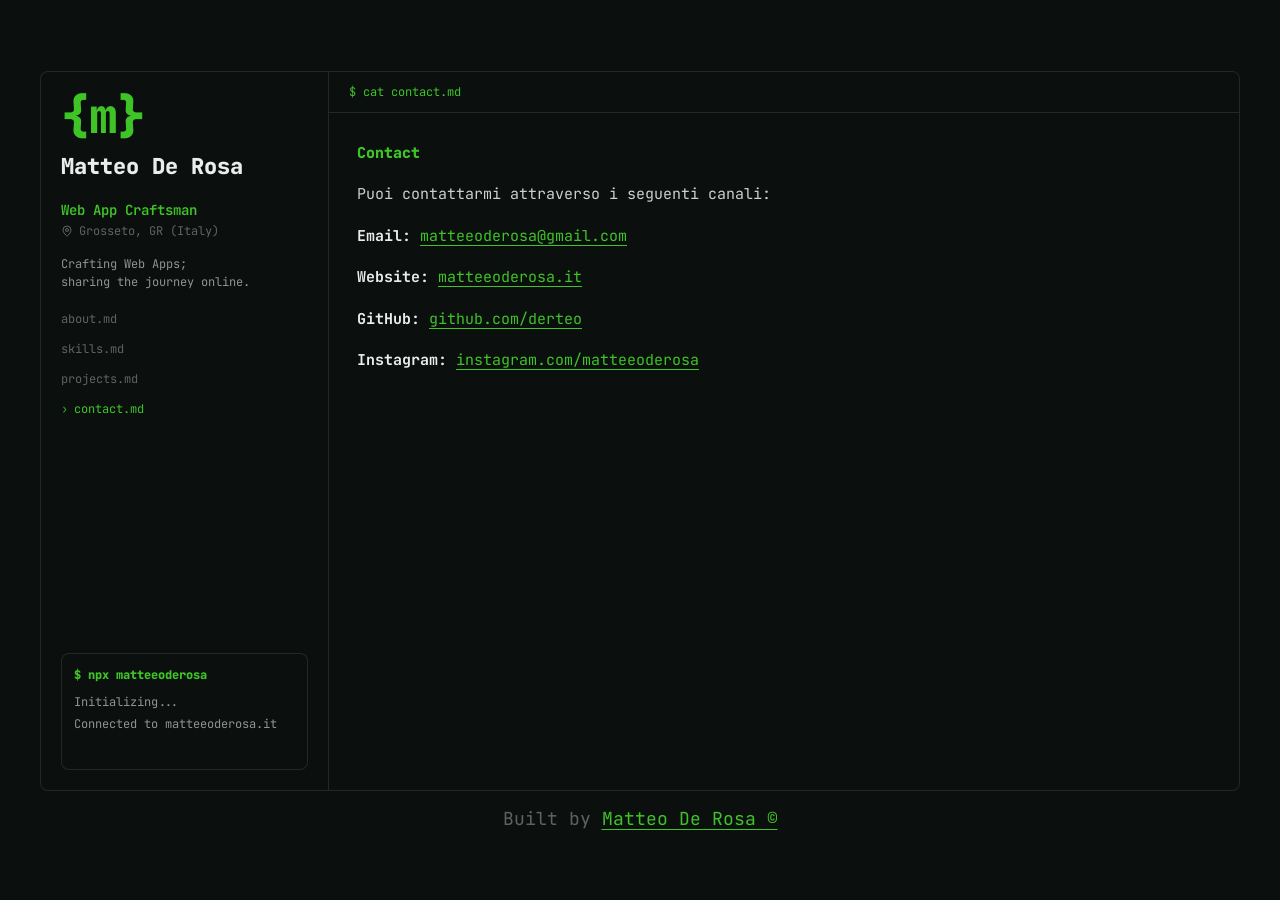
==== pages/contact.html @ 6cb0657e "initial commit: added all the local stuff" ====
<!-- contact.html -->
<!doctype html>
<html lang="it">
    <head>
        <meta charset="utf-8" />
        <meta name="viewport" content="width=device-width, initial-scale=1" />

        <title>Matteo De Rosa</title>
        <meta name="description" content="Web App Craftsman" />

        <meta property="og:title" content="Matteo De Rosa" />
        <meta property="og:description" content="Web App Craftsman" />
        <meta property="og:image" content="https://matteeoderosa.it/og.png" />

        <link rel="icon" href="../favicon.ico" />
        <link rel="icon" href="../favicon.svg" type="image/svg+xml" />

        <link rel="preconnect" href="https://fonts.googleapis.com" />
        <link rel="preconnect" href="https://fonts.gstatic.com" crossorigin />
        <link rel="stylesheet" href="https://fonts.googleapis.com/css2?family=JetBrains+Mono:wght@400;600;700;800&display=swap" />

        <link rel="stylesheet" href="../css/styles.css" />
        <script src="../js/script.js" defer></script>
    </head>

    <body>
        <main class="page">
            <div class="frame">
                <aside class="sidebar">
                    <div class="profile">
                        <div class="logo" aria-label="logo">{m}</div>

                        <div class="who">
                            <p class="name">Matteo De Rosa</p>
                            <p class="role">Web App Craftsman</p>

                            <p class="location">
                                <span class="pin" aria-hidden="true">
                                    <svg viewBox="0 0 24 24" width="12" height="12" fill="none" stroke="currentColor" stroke-width="2">
                                        <path d="M20 10c0 4.993-5.539 10.193-7.399 11.799a1 1 0 0 1-1.202 0C9.539 20.193 4 14.993 4 10a8 8 0 0 1 16 0"></path>
                                        <circle cx="12" cy="10" r="3"></circle>
                                    </svg>
                                </span>
                                Grosseto, GR (Italy)
                            </p>
                        </div>
                    </div>

                    <p class="tagline">Crafting Web Apps; <br />sharing the journey online.</p>

                    <nav class="nav" aria-label="Site sections">
                        <a class="nav-link" data-route="/" href="../index.html">about.md</a>
                        <a class="nav-link" data-route="/skills" href="./skills.html">skills.md</a>
                        <a class="nav-link" data-route="/projects" href="./projects.html">projects.md</a>
                        <a class="nav-link" data-route="/contact" href="./contact.html">contact.md</a>
                    </nav>

                    <div class="sidebar-bottom">
                        <div class="terminal-box" aria-label="Command output">
                            <p class="terminal-cmd">$ npx matteeoderosa</p>

                            <div class="terminal-lines" id="bootLines" aria-live="polite">
                                <p class="boot-line" data-delay="0">Initializing...</p>
                                <p class="boot-line" data-delay="650">Connected to matteeoderosa.it</p>
                                <p class="boot-line" data-delay="1300">Links loaded. Standing by...</p>
                            </div>
                        </div>
                    </div>
                </aside>

                <section class="content">
                    <div class="content-header">$ cat contact.md</div>

                    <div class="content-body">
                        <p class="motto">Contact</p>

                        <p>Puoi contattarmi attraverso i seguenti canali:</p>

                        <p>
                            <span class="k">Email:</span>
                            <a class="link" href="mailto:matteeoderosa@gmail.com">matteeoderosa@gmail.com</a>
                        </p>

                        <p>
                            <span class="k">Website:</span>
                            <a class="link" href="https://matteeoderosa.it" target="_blank" rel="noopener noreferrer"> matteeoderosa.it </a>
                        </p>

                        <p>
                            <span class="k">GitHub:</span>
                            <a class="link" href="https://github.com/derteo" target="_blank" rel="noopener noreferrer"> github.com/derteo </a>
                        </p>

                        <p>
                            <span class="k">Instagram:</span>
                            <a class="link" href="https://instagram.com/matteeoderosa" target="_blank" rel="noopener noreferrer"> instagram.com/matteeoderosa </a>
                        </p>
                    </div>
                </section>
            </div>

            <footer class="footer">
                <span>
                    Built by
                    <a class="link" href="https://matteeoderosa.it" target="_blank" rel="noopener noreferrer">Matteo De Rosa &copy;</a>
                </span>
            </footer>
        </main>
    </body>
</html>
---- css/styles.css ----
/* styles.css (completo) */
:root {
    --bg: #0b0f0e;
    --panel: #0b0f0e;

    --text: rgba(255, 255, 255, 0.92);
    --muted: rgba(255, 255, 255, 0.55);
    --muted2: rgba(255, 255, 255, 0.35);

    --border: rgba(255, 255, 255, 0.1);

    --matrix-green: #3fc427;
    --green: #37d67a;
    --green-soft: rgba(55, 214, 122, 0.1);
    --green-soft-2: rgba(55, 214, 122, 0.18);

    --shadow: 0 0 0 1px var(--border);
}

* {
    box-sizing: border-box;
}

html,
body {
    height: 100%;
    margin: 0;
    background: var(--bg);
    color: var(--text);
    font-family: "JetBrains Mono", ui-monospace, SFMono-Regular, Menlo, Monaco, Consolas, "Liberation Mono", "Courier New", monospace;
}

a {
    color: inherit;
    text-decoration: none;
}

.page {
    min-height: 100vh;
    display: flex;
    flex-direction: column;
    padding: 24px 16px;
    gap: 16px;
}

.frame {
    width: 100%;
    max-width: 1100px;
    margin: 0 auto;
    border: 1px solid var(--border);
    border-radius: 8px;
    overflow: hidden;

    display: flex;
    flex-direction: column;
    background: var(--panel);
}

/* Sidebar */
.sidebar {
    padding: 20px;
    border-bottom: 1px solid var(--border);
    display: flex;
    flex-direction: column;
    gap: 16px;
    min-height: 0;
}

.profile {
    display: flex;
    flex-direction: column;
    align-items: center;
    gap: 12px;
}

.logo {
    color: var(--matrix-green);
    font-size: 48px;
    font-weight: 800;
    line-height: 1;
    letter-spacing: -0.02em;
}

.who {
    display: flex;
    flex-direction: column;
    align-items: center;
    gap: 4px;
}

.name {
    margin: 0;
    margin-bottom: 16px;
    font-weight: 800;
    font-size: 22px;
}

.role {
    margin: 0;
    color: var(--matrix-green);
    font-size: 14px;
    font-weight: 600;
}

.location {
    margin: 0;
    font-size: 12px;
    color: var(--muted2);
    display: inline-flex;
    align-items: center;
    gap: 6px;
}

.pin {
    display: inline-flex;
    color: var(--muted2);
}

.tagline {
    margin: 0;
    font-size: 12px;
    color: var(--muted);
    line-height: 1.5;
    text-align: center;
}

/* Nav */
.nav {
    display: flex;
    flex-direction: column;
    gap: 6px;
    font-size: 12px;
}

.nav-link {
    color: var(--muted2);
    padding: 4px 0;
    transition: color 140ms ease;
}

.nav-link:hover {
    color: var(--text);
}

.nav-link.active {
    color: var(--matrix-green);
}

/* Optional: make active look slightly highlighted (safe even if you don't want it) */
.nav-link.active::before {
    content: "›";
    display: inline-block;
    margin-right: 6px;
    color: var(--matrix-green);
    opacity: 0.9;
}

.sidebar-bottom {
    margin-top: auto;
}

/* Terminal box */
.terminal-box {
    border: 1px solid var(--border);
    border-radius: 8px;
    padding: 12px;
    background: var(--panel);
    font-size: 12px;
    line-height: 1.55;
}

.terminal-cmd {
    margin: 0;
    color: var(--matrix-green);
    font-weight: 800;
}

.terminal-lines {
    margin-top: 8px;
    display: flex;
    flex-direction: column;
    gap: 4px;
}

.boot-line {
    margin: 0;
    color: var(--muted);
    opacity: 0;
    transform: translateY(2px);
    transition:
        opacity 320ms ease,
        transform 320ms ease;
}

.boot-line.show {
    opacity: 1;
    transform: translateY(0);
}

/* Content */
.content {
    min-height: 0;
    display: flex;
    flex-direction: column;
}

.content-header {
    position: sticky;
    top: 0;
    z-index: 2;

    padding: 12px 20px;
    font-size: 12px;
    color: var(--matrix-green);
    border-bottom: 1px solid var(--border);
    background: var(--panel);
}

.content-body {
    padding: 20px;
    display: flex;
    flex-direction: column;
    gap: 16px;
}

.content-body p {
    margin: 0;
    font-size: 14px;
    line-height: 1.7;
    color: rgba(255, 255, 255, 0.8);
}

.link {
    color: var(--matrix-green);
    text-decoration: underline;
    text-underline-offset: 4px;
}

.link:hover {
    text-decoration: none;
}

.motto {
    color: var(--matrix-green) !important;
    font-weight: 800;
}

/* Footer */
.footer {
    width: 100%;
    max-width: 760px;
    margin: 0 auto;
    text-align: center;
    font-size: 18px;
    color: var(--muted2);
}

/* Scrollbars (WebKit) */
.sidebar::-webkit-scrollbar,
.content::-webkit-scrollbar {
    width: 10px;
}

.sidebar::-webkit-scrollbar-track,
.content::-webkit-scrollbar-track {
    background: transparent;
}

.sidebar::-webkit-scrollbar-thumb,
.content::-webkit-scrollbar-thumb {
    background: rgba(55, 214, 122, 0.25);
    border: 2px solid transparent;
    background-clip: padding-box;
    border-radius: 999px;
}

.sidebar::-webkit-scrollbar-thumb:hover,
.content::-webkit-scrollbar-thumb:hover {
    background: rgba(55, 214, 122, 0.35);
    border: 2px solid transparent;
    background-clip: padding-box;
}

/* Desktop layout similar to sm:flex-row + sm:h */
@media (min-width: 640px) {
    .page {
        padding: 0;
        min-height: 100vh;
        justify-content: center;
    }

    .frame {
        height: 80vh;
        flex-direction: row;
    }

    .sidebar {
        width: 288px;
        border-bottom: none;
        border-right: 1px solid var(--border);
        overflow: auto;
    }

    .profile {
        align-items: flex-start;
    }
    .who {
        align-items: flex-start;
    }
    .tagline {
        text-align: left;
    }

    .content {
        flex: 1;
        overflow: auto;
    }
}

/* Focus style */
:focus-visible {
    outline: 2px solid rgba(55, 214, 122, 0.55);
    outline-offset: 2px;
    border-radius: 6px;
}

/* Extra utility-like styles used by pages */
.k {
    color: var(--text);
    font-weight: 700;
}

.hint {
    color: var(--muted);
    font-size: 12px !important;
}

/* Lists / items used in projects & blogs */
.list {
    display: flex;
    flex-direction: column;
    gap: 12px;
    margin-top: 6px;
}

.item {
    border: 1px solid var(--border);
    border-radius: 8px;
    padding: 12px;
    background: rgba(255, 255, 255, 0.02);
}

.item-top {
    display: flex;
    align-items: center;
    gap: 10px;
    margin-bottom: 5px;
}

.item-title {
    margin: 0;
    font-size: 13px;
    color: rgba(255, 255, 255, 0.86);
    font-weight: 800;
}

.item-desc {
    margin: 8px 0 0 0;
    font-size: 12px !important;
    color: var(--muted);
}

.item-links {
    margin: 10px 0 0 0;
    font-size: 12px;
    color: var(--muted2);
}

.badge {
    display: inline-flex;
    align-items: center;
    height: 20px;
    padding: 0 8px;
    border-radius: 999px;
    border: 1px solid rgba(55, 214, 122, 0.35);
    color: var(--matrix-green);
    background: var(--green-soft);
    font-size: 11px;
    font-weight: 700;
}

.sep {
    opacity: 0.6;
    margin: 0 6px;
}

.item-row {
    padding: 10px 12px;
}

.row-line {
    margin: 0;
    font-size: 12px;
    color: var(--muted);
    display: flex;
    flex-wrap: wrap;
    gap: 6px;
    align-items: baseline;
}

.date {
    color: var(--muted2);
}

/* Optional: nicer hover on project/blog cards */
.item:hover {
    border-color: rgba(55, 214, 122, 0.22);
    background: rgba(55, 214, 122, 0.03);
}

/* Optional: selection color */
::selection {
    background: rgba(55, 214, 122, 0.28);
    color: rgba(255, 255, 255, 0.92);
}

/* Reduced motion */
@media (prefers-reduced-motion: reduce) {
    .boot-line {
        transition: none;
        transform: none;
    }
}

/* MEDIA QUERIES */

@media (max-width: 480px) {
    .page {
        padding: 16px 12px;
    }

    .logo {
        font-size: 40px;
    }

    .content-body {
        padding: 16px;
        gap: 14px;
    }

    .content-body p {
        font-size: 13px;
    }

    .item-title {
        font-size: 12px;
    }
}

@media (min-width: 640px) {
    .page {
        padding: 0;
        min-height: 100vh;
        justify-content: center;
    }

    .frame {
        height: 80vh;
        flex-direction: row;
    }

    .sidebar {
        width: 288px;
        border-bottom: none;
        border-right: 1px solid var(--border);
        overflow: auto;
    }

    .profile,
    .who {
        align-items: flex-start;
    }

    .tagline {
        text-align: left;
    }

    .content {
        flex: 1;
        overflow: auto;
    }
}

@media (min-width: 1024px) {
    .frame {
        max-width: 1200px;
    }

    .content-body {
        padding: 28px;
    }

    .content-body p {
        font-size: 15px;
    }
}

@media (min-width: 1400px) {
    .frame {
        max-width: 1280px;
    }
}
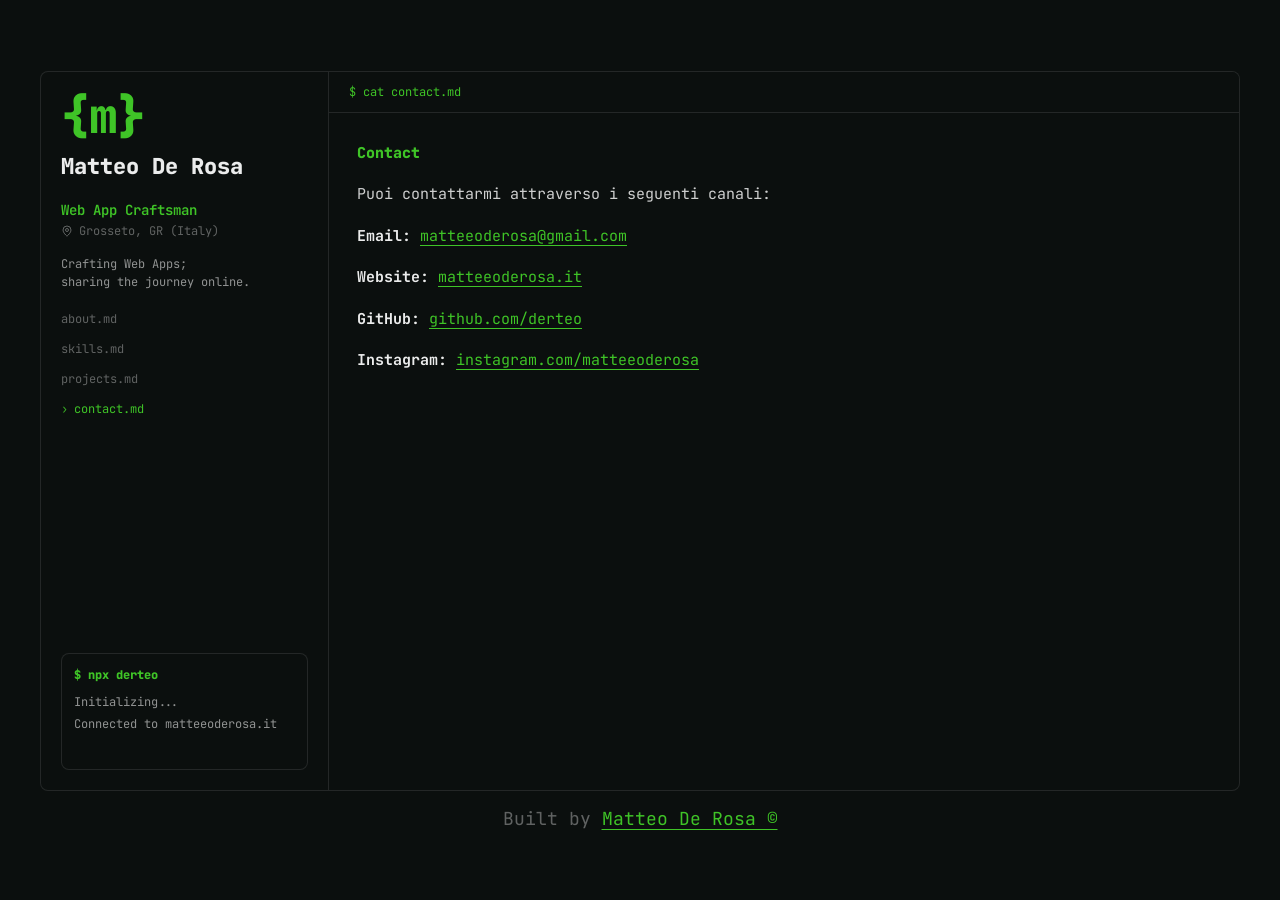
==== commit 742b750d: "added favicon mainly added the favicon, but also some small changes to the pages to make use of it" ====
--- a/pages/contact.html
+++ b/pages/contact.html
@@ -10,10 +10,10 @@
 
         <meta property="og:title" content="Matteo De Rosa" />
         <meta property="og:description" content="Web App Craftsman" />
-        <meta property="og:image" content="https://matteeoderosa.it/og.png" />
+        <meta property="og:image" content="../img/logoM.png" />
 
-        <link rel="icon" href="../favicon.ico" />
-        <link rel="icon" href="../favicon.svg" type="image/svg+xml" />
+        <link rel="icon" href="../img/favicon.ico" />
+        <link rel="icon" href="../img/favicon.svg" type="image/svg+xml" />
 
         <link rel="preconnect" href="https://fonts.googleapis.com" />
         <link rel="preconnect" href="https://fonts.gstatic.com" crossorigin />
@@ -57,7 +57,7 @@
 
                     <div class="sidebar-bottom">
                         <div class="terminal-box" aria-label="Command output">
-                            <p class="terminal-cmd">$ npx matteeoderosa</p>
+                            <p class="terminal-cmd">$ npx derteo</p>
 
                             <div class="terminal-lines" id="bootLines" aria-live="polite">
                                 <p class="boot-line" data-delay="0">Initializing...</p>
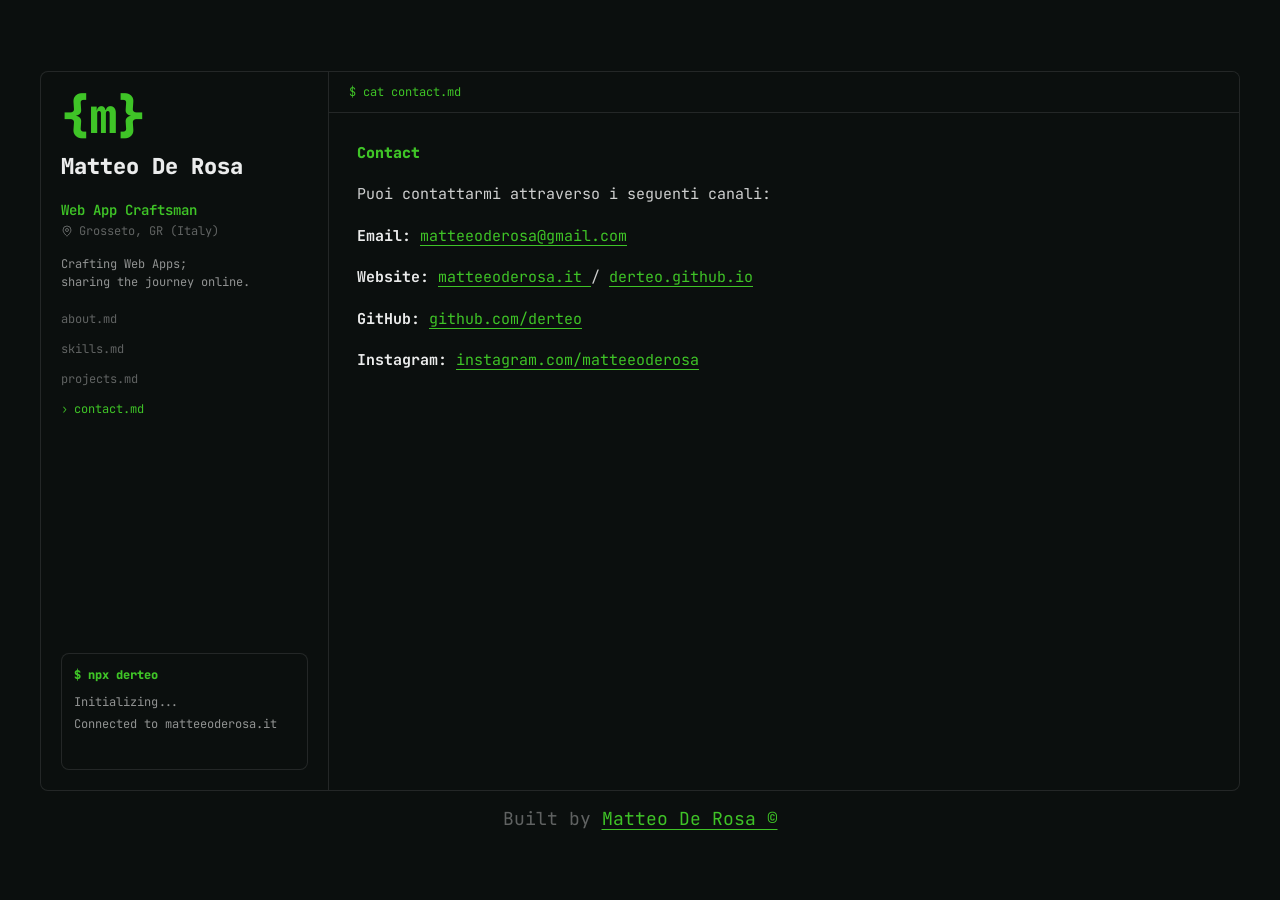
==== commit 115e53a6: "updated the old infos added a couple projects and updated that weren't valid anymore" ====
--- a/pages/contact.html
+++ b/pages/contact.html
@@ -84,6 +84,8 @@
                         <p>
                             <span class="k">Website:</span>
                             <a class="link" href="https://matteeoderosa.it" target="_blank" rel="noopener noreferrer"> matteeoderosa.it </a>
+                            /
+                            <a class="link" href="https://derteo.github.io" target="_blank" rel="noopener noreferrer"> derteo.github.io </a>
                         </p>
 
                         <p>
